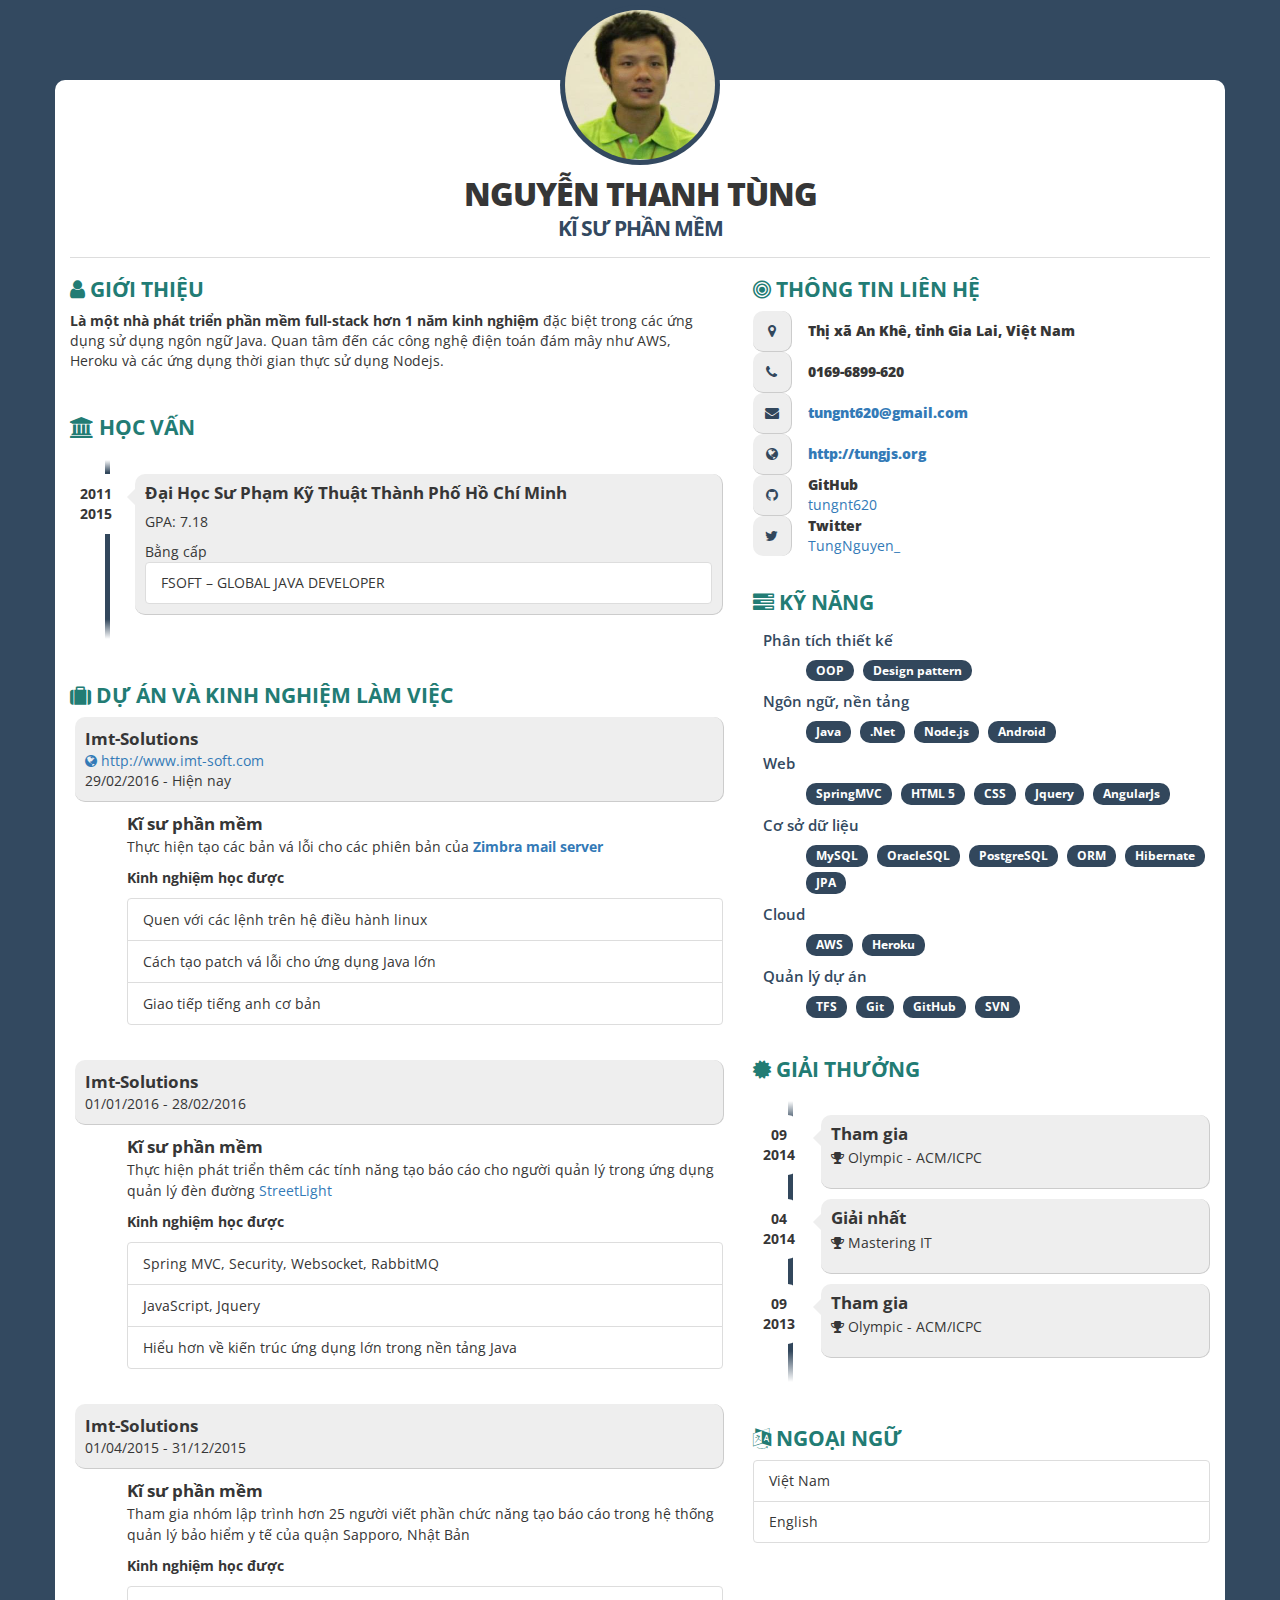
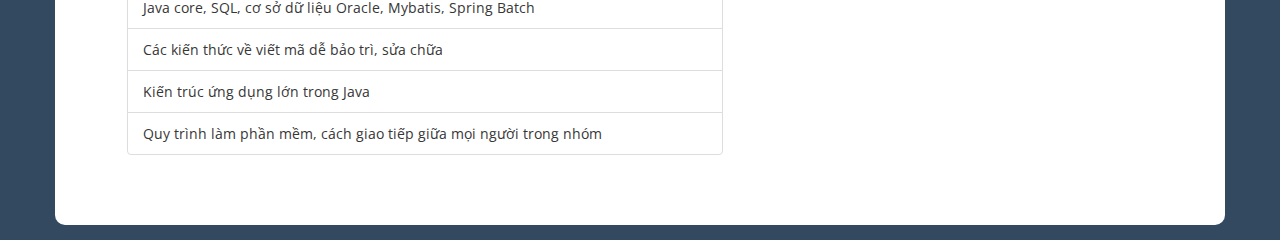
==== _CV/index.html @ 003bfe33 "Init demo for volunteer-host" ====
<!DOCTYPE html>
<html lang="en">
    
    <head>
        <meta http-equiv="Content-Type" content="text/html; charset=UTF-8">
        <meta charset="utf-8">
        <meta http-equiv="X-UA-Compatible" content="IE=edge,chrome=1">
        <meta name="viewport" content="width=device-width, initial-scale=1">
        <title>Sơ yếu lý lịch của Nguyễn Thanh Tùng</title>
        <link href="http://maxcdn.bootstrapcdn.com/bootstrap/3.2.0/css/bootstrap.min.css"
        rel="stylesheet">
        <link href="http://maxcdn.bootstrapcdn.com/font-awesome/4.1.0/css/font-awesome.min.css"
        rel="stylesheet">
        <link rel="icon" type="image/x-icon" href="http://s2.postimg.org/hypb9ndx1/favicon.png"
        />
        <style type="text/css">
            @import url(http://fonts.googleapis.com/css?family=Open+Sans:400,600,700,800);
        @charset "utf-8";
        @-webkit-viewport   { width: device-width; }
        @-moz-viewport      { width: device-width; }
        @-ms-viewport       { width: device-width; }
        @-o-viewport        { width: device-width; }
        @viewport           { width: device-width; }
        
        body{
          font-family: 'Open Sans', Arial, Tahoma;
          font-weight: 400;
          color: #363636;
          background: #334960;
        }
        
        div {
          border-radius: 10px;
        }
        blockquote {
          font-size: 1em;
        }
        
        .container{
          margin-top: 80px;
          margin-bottom: 15px;
          background: #fff;
        }
        
        #photo-header{
          margin-top: -75px;
        }
        #photo{
          width: 160px;
          height: 160px;
          border-radius: 50%;
          overflow: hidden;
          padding: 5px;
          background: #334960;
          display: inline-block;
        }
        #photo img{
          width: 150px;
          height: 150px;
          border-radius: 50%;
        }
        #text-header h1{
          margin: 0;
          padding: 0;
          font-size: 1.5em;
          font-weight: 700;
          text-transform: uppercase;
          letter-spacing: -1px;
        }
        #text-header h1::first-line{
          font-size: 1.5em;
          font-weight: 800;
          line-height: 1.5em;
        }
        #text-header h1 span{
          color: #334960;
          opacity: 1;
        }
        #text-header h1 sup{
          opacity: 0.5;
        }
        #text-header:after{
          width: 100%;
          height: 3px;
          border-bottom: 1px solid #ddd;
          margin-top: 15px;
          content: '';
          display: block;
        }
        
        .box{
          padding-bottom: 10px;
          margin-bottom: 25px;
        }
        .box h2{
          color: #227c74;
          font-size: 1.5em;
          font-weight: 700;
          text-transform: uppercase;
        }
        
        #awards,
        #education{
          margin-top: 20px;
          position: relative;
          padding: 1em 0;
          list-style: none;
        }
        #awards:before,
        #education:before {
          width: 5px;
          height: 100%;
          position: absolute;
          left: 35px;
          top: 0;
          content: ' ';
          display: block;
          background: #32475c;
          background: -moz-linear-gradient(top,  #ffffff 0%, #32475c 7%, #32475c 89%, #ffffff 100%);
          background: -webkit-gradient(linear, left top, left bottom, color-stop(0%,#ffffff), color-stop(7%,#32475c), color-stop(89%,#32475c), color-stop(100%,#ffffff));
          background: -webkit-linear-gradient(top,  #ffffff 0%,#32475c 7%,#32475c 89%,#ffffff 100%);
          background: -o-linear-gradient(top,  #ffffff 0%,#32475c 7%,#32475c 89%,#ffffff 100%);
          background: -ms-linear-gradient(top,  #ffffff 0%,#32475c 7%,#32475c 89%,#ffffff 100%);
          background: linear-gradient(to bottom,  #ffffff 0%,#32475c 7%,#32475c 89%,#ffffff 100%);
          filter: progid:DXImageTransform.Microsoft.gradient( startColorstr='#ffffff', endColorstr='#ffffff',GradientType=0 );
        }
        #awards li,
        #education li{
          width: 100%;
          z-index: 2;
          position: relative;
          float: left;
        }
        #awards .year,
        #education .year{
          width: 10%;
          background: #fff;
          padding: 10px;
          font-weight: 700;
          display: inline-block;
        }
        #awards .description,
        #education .description{
          width: 85%;
          display: inline-block;
          background: #eee;
          margin-bottom: 10px;
          position: relative;
          padding: 10px;
          border-bottom: 1px solid #ccc;
          border-right: 1px solid #ccc;
        }
        #awards .description:after,
        #education .description:after {
          content: '';
          position: absolute;
          top: 15px;
          right: 0;
          left: -16px;
          height: 0;
          width: 0;
          border: solid transparent;
          border-right-color: #eee;
          border-width: 8px;
          pointer-events: none;
        }
        #awards .description h3,
        #education .description h3{
          font-size: 1.2em;
          margin: 0;
          padding: 0;
          font-weight: 700;
        }
        #awards .description p,
        #education .description p{
          margin-top: 5px;
          padding: 0;
        }
        
        .job{
          margin-bottom: 15px;
        }
        .job .details {
          margin-left: 3%;
          width: 95%;
          padding: 10px;
          margin-bottom: 10px;
          background: #eee;
          border-bottom: 1px solid #ccc;
          border-right: 1px solid #ccc;
        }
        .job .where{
          font-size: 1.2em;
          font-weight: bold;
        }
        .job .year{
          opacity: 1;
        }
        .job .profession{
          font-size: 1.2em;
          font-weight: bold;
        }
        .job .description{
          line-height: 1.5em;
        }
        .job .highlights{
          padding: 10px 0;
          font-weight: bold;
        }
        .publication .name{
          font-size: 1em;
          font-weight: bold;
        }
        .publication .year{
            opacity: 0.7;
        }
        .publication p{
          margin: 0;
          padding-top: 10px;
        }
        
        .contact-item{
          width: 100%;
          float: left;
        }
        .contact-item .icon{
          padding: 10px;
          border-right: 1px solid #ccc;
          border-bottom: 1px solid #ccc;
          color: #32475c;
          background: #eee;
        }
        .contact-item:last-child .icon{
          border-bottom: none;
        }
        .contact-item .title{
          width: 80%;
          width: calc(100% - 55px);
          font-weight: 800;
          opacity: 1;
        }
        .contact-item .title.only{
          margin-top: 10px;
        }
        .contact-item .description{
          width: 80%;
          width: calc(100% - 55px);
          color: #334960;
        }
        
        .item-interests,
        .item-skills{
          height: 30px;
          color: #334960;
          padding: 5px 10px;
          margin-bottom: 5px;
          white-space: nowrap;
          overflow: hidden;
          text-overflow: ellipsis;
          font-size: 1.1em;
          font-weight: 600;
        }
        .interest,
        .skill{
          color: #fff;
          display: inline-block;
          margin-right: 5px;
          margin-bottom: 5px;
          padding: 5px 10px;
          background: #32475c;
          position: relative;
          font-size: .85em;
        }
        .skill-level {
          background-color: #227c74;
          border-radius: 4px;
          color: #fff;
          padding: 1px 8px;
          font-size: .75em;
          position: absolute;
          margin: 1px 10px;
        }
        
        #language-skills .skill{
          margin: 10px 0;
          padding-bottom: 10px;
          border-bottom: 1px solid #eee;
        }
        
        @media (min-width: 500px) {
          #education .description{
            width: 85%;
          }
        }
        @media (min-width: 768px) {
          #education .description{
            width: 85%;
          }
        }
        @media (min-width: 992px) {
          #education .description{
            width: 87%;
          }
        }
        @media (min-width: 1200px) {
          #education .description{
            width: 90%;
          }
        }
        </style>
        <style type="text/css" media="print">
            body {
          font-size: .95em;
          -webkit-print-color-adjust: exact;
        }
        
        a[href]:after {
          content: none !important;
        }
        
        #photo{
          display: none;
        }
        
        .box {
          margin-bottom: -10px;
        }
        .col-sm-5{
          width: 40%;
          padding: 0 15px;
        }
        
        .col-sm-7{
          width: 60%;
          padding: 0 15px;
        }
        
        .skills .col-sm-offset-1,
        .interests .col-sm-offset-1{
          margin-top: -10px;
          margin-bottom: 5px;
        }
        
        #awards:before,
        #education:before {
          background: none;
        }
        
        #awards .description,
        #education .description,
        .job .details {
          border: 1px solid #eee;
        }
        .publication,
        .publication .panel-heading,
        .publication .name{
          margin: 0;
          padding: 0 5px;
          border: none;
        }
        .publication .panel-body {
          padding: 0 10px;
          margin: 0;
        }
        
        .badge {
          margin: 0;
        }
        
        .list-group-item{
          border: none;
          margin: 0;
          padding: 5px 15px;
        }
        .list-group-item:after{
          content: '';
          position: absolute;
          top: 8px;
          right: 0;
          left: -1px;
          height: 0;
          width: 0;
          border: solid transparent;
          border-right-color: #999;
          border-width: 4px;
          pointer-events: none;
         }
        </style>
    </head>
    
    <body>
        <div class="container">
            <div class="row">
                <div class="col-xs-12">
                    <div id="photo-header" class="text-center">
                        <!-- PHOTO (AVATAR) -->
                        <div id="photo">
                            <img src="tung.png" alt="avatar">
                        </div>
                        <div id="text-header">
                             <h1>Nguyễn Thanh Tùng<br><span>Kĩ sư phần mềm</span></h1>

                        </div>
                    </div>
                </div>
            </div>
            <div class="row">
                <div class="col-xs-12 col-sm-7">
                    <!-- ABOUT ME -->
                    <div class="box">
                         <h2><i class="fa fa-user ico"></i> Giới thiệu</h2>

                        <p><strong>Là một nhà phát triển phần mềm full-stack hơn 1 năm kinh nghiệm</strong> đặc
                            biệt trong các ứng dụng sử dụng ngôn ngữ Java. Quan tâm đến các công nghệ
                            điện toán đám mây như AWS, Heroku và các ứng dụng thời gian thực sử dụng
                            Nodejs.</p>
                    </div>
                    <!-- EDUCATION -->
                    <div class="box">
                         <h2><i class="fa fa-university ico"></i> Học vấn</h2>

                        <ul id="education" class="clearfix">
                            <li>
                                <div class="year pull-left">2011 2015</div>
                                <div class="description pull-right">
                                     <h3>Đại Học Sư Phạm Kỹ Thuật Thành Phố Hồ Chí Minh</h3>

                                    <p></p>
                                    <p>GPA: 7.18</p>
                                    <div>Bằng cấp</div>
                                    <ul class="list-group">
                                        <li class="list-group-item">FSOFT – GLOBAL JAVA DEVELOPER</li>
                                    </ul>
                                </div>
                            </li>
                        </ul>
                    </div>
                    <!-- WORK EXPERIENCE -->
                    <p></p>
                    <div class="box">
                         <h2><i class= "fa fa-suitcase ico"></i> Dự án và kinh nghiệm làm việc</h2>

                        <p></p>
                        <div class="job clearfix">
                            <div class="row">
                                <div class="details">
                                    <div class="where">Imt-Solutions</div>
                                    <div class="address"> <a href="http:&#x2F;&#x2F;www.imt-soft.com" target="_blank"><i class="fa fa-globe ico"></i> http:&#x2F;&#x2F;www.imt-soft.com</a>

                                    </div>
                                    <div class="year">29/02/2016 - Hiện nay</div>
                                </div>
                            </div>
                            <div class="row">
                                <div class="col-xs-offset-1 col-xs-11">
                                    <div class="profession">Kĩ sư phần mềm</div>
                                    <div class="description">Thực hiện tạo các bản vá lỗi cho các phiên bản của <a href="https://www.zimbra.com/"><strong>Zimbra mail server</strong></a>

                                        <div
                                        class="highlights">Kinh nghiệm học được</div>
                                    <ul class="list-group">
                                        <li class="list-group-item">Quen với các lệnh trên hệ điều hành linux</li>
                                        <li class="list-group-item">Cách tạo patch vá lỗi cho ứng dụng Java lớn</li>
                                        <li class="list-group-item">Giao tiếp tiếng anh cơ bản</li>
                                    </ul>
                                </div>
                            </div>
                        </div>
                    </div>
                    <div class="job clearfix">
                        <div class="row">
                            <div class="details">
                                <div class="where">Imt-Solutions</div>
                                <div class="year">01/01/2016 - 28/02/2016</div>
                            </div>
                        </div>
                        <div class="row">
                            <div class="col-xs-offset-1 col-xs-11">
                                <div class="profession">Kĩ sư phần mềm</div>
                                <div class="description">Thực hiện phát triển thêm các tính năng tạo báo cáo cho người quản lý
                                    trong ứng dụng quản lý đèn đường <a href="http://www.gridcomm-plc.com">StreetLight</a>

                                    <div
                                    class="highlights">Kinh nghiệm học được</div>
                                <ul class="list-group">
                                    <li class="list-group-item">Spring MVC, Security, Websocket, RabbitMQ</li>
                                    <li class="list-group-item">JavaScript, Jquery</li>
                                    <li class="list-group-item">Hiểu hơn về kiến trúc ứng dụng lớn trong nền tảng Java</li>
                                </ul>
                            </div>
                        </div>
                    </div>
                </div>
                <div class="job clearfix">
                    <div class="row">
                        <div class="details">
                            <div class="where">Imt-Solutions</div>
                            <div class="year">01/04/2015 - 31/12/2015</div>
                        </div>
                    </div>
                    <div class="row">
                        <div class="col-xs-offset-1 col-xs-11">
                            <div class="profession">Kĩ sư phần mềm</div>
                            <div class="description">Tham gia nhóm lập trình hơn 25 người viết phần chức năng tạo báo cáo trong
                                hệ thống quản lý bảo hiểm y tế của quận Sapporo, Nhật Bản
                                <div class="highlights">Kinh nghiệm học được</div>
                                <ul class="list-group">
                                    <li class="list-group-item">Java core, SQL, cơ sở dữ liệu Oracle, Mybatis, Spring Batch</li>
                                    <li class="list-group-item">Các kiến thức về viết mã dễ bảo trì, sửa chữa</li>
                                    <li class="list-group-item">Kiến trúc ứng dụng lớn trong Java</li>
                                    <li class="list-group-item">Quy trình làm phần mềm, cách giao tiếp giữa mọi người trong nhóm</li>
                                </ul>
                            </div>
                        </div>
                    </div>
                </div>
            </div>
            
        </div>
        <div class="col-xs-12 col-sm-5">
            <!-- CONTACT -->
            <div class="box clearfix">
                 <h2><i class="fa fa-bullseye ico"></i> Thông tin liên hệ</h2>

                <div class="contact-item">
                    <div class="icon pull-left text-center"><span class="fa fa-map-marker fa-fw"></span>
                    </div>
                    <div class="title only pull-right">Thị xã An Khê, tỉnh Gia Lai, Việt Nam</div>
                    <div class="description pull-right"></div>
                </div>
                <div class="contact-item">
                    <div class="icon pull-left text-center"><span class="fa fa-phone fa-fw"></span>
                    </div>
                    <div class="title only pull-right">0169-6899-620</div>
                </div>
                <div class="contact-item">
                    <div class="icon pull-left text-center"><span class="fa fa-envelope fa-fw"></span>
                    </div>
                    <div class="title only pull-right"><a href="mailto:tungnt620@gmail.com" target="_blank">tungnt620@gmail.com</a>
                    </div>
                </div>
                <div class="contact-item">
                    <div class="icon pull-left text-center"><span class="fa fa-globe fa-fw"></span>
                    </div>
                    <div class="title only pull-right"><a href="http:&#x2F;&#x2F;tungjs.org" target="_blank">http:&#x2F;&#x2F;tungjs.org</a>
                    </div>
                </div>
                <div class="contact-item">
                    <div class="icon pull-left text-center"><span class="fa fa-github fa-fw"></span>
                    </div>
                    <div class="title pull-right">GitHub</div>
                    <div class="description pull-right"><a href="https:&#x2F;&#x2F;github.com&#x2F;tungnt620" target="_blank">tungnt620</a>
                    </div>
                </div>
                <div class="contact-item">
                    <div class="icon pull-left text-center"><span class="fa fa-twitter fa-fw"></span>
                    </div>
                    <div class="title pull-right">Twitter</div>
                    <div class="description pull-right"><a href="https:&#x2F;&#x2F;twitter.com&#x2F;TungNguyen_" target="_blank">TungNguyen_</a>
                    </div>
                </div>
            </div>
            <!-- SKILLS -->
            <div class="box">
                 <h2><i class="fa fa-tasks ico"></i> Kỹ năng</h2>

                <div class="skills clearfix">
                    <div class="item-skills">Phân tích thiết kế</div>
                    <div class="col-sm-offset-1 col-sm-12 clearfix"> <span class="skill badge">OOP</span>
 <span class="skill badge">Design pattern</span>

                    </div>
                </div>
                <div class="skills clearfix">
                    <div class="item-skills">Ngôn ngữ, nền tảng</div>
                    <div class="col-sm-offset-1 col-sm-12 clearfix"> <span class="skill badge">Java</span>
 <span class="skill badge">.Net</span>

                        <span
                        class="skill badge">Node.js</span> <span class="skill badge">Android</span>

                    </div>
                </div>
                <div class="skills clearfix">
                    <div class="item-skills">Web</div>
                    <div class="col-sm-offset-1 col-sm-12 clearfix"> <span class="skill badge">SpringMVC</span>
 <span class="skill badge">HTML 5</span>

                        <span
                        class="skill badge">CSS</span> <span class="skill badge">Jquery</span>
 <span class="skill badge">AngularJs</span>

                    </div>
                </div>
                <div class="skills clearfix">
                    <div class="item-skills">Cơ sở dữ liệu</div>
                    <div class="col-sm-offset-1 col-sm-12 clearfix"> <span class="skill badge">MySQL</span>
 <span class="skill badge">OracleSQL</span>

                        <span
                        class="skill badge">PostgreSQL</span> <span class="skill badge">ORM</span>
 <span class="skill badge">Hibernate</span>

                            <span
                            class="skill badge">JPA</span>
                    </div>
                </div>
                <div class="skills clearfix">
                    <div class="item-skills">Cloud</div>
                    <div class="col-sm-offset-1 col-sm-12 clearfix"> <span class="skill badge">AWS</span>
 <span class="skill badge">Heroku</span>

                    </div>
                </div>
                <div class="skills clearfix">
                    <div class="item-skills">Quản lý dự án</div>
                    <div class="col-sm-offset-1 col-sm-12 clearfix"> <span class="skill badge">TFS</span>
 <span class="skill badge">Git</span>

                        <span
                        class="skill badge">GitHub</span> <span class="skill badge">SVN</span>

                    </div>
                </div>
            </div>
			
			<!-- AWARDS -->
            <div class="box">
                 <h2><i class="fa fa-certificate ico"></i> Giải thưởng</h2>

                <ul id="awards" class="clearfix">
                    <li>
                        <div class="year pull-left"> &nbsp;&nbsp;09 2014</div>
                        <div class="description pull-right">
                             <h3>Tham gia</h3>

                            <p><i class="fa fa-trophy ico"></i> Olympic - ACM&#x2F;ICPC</p>
                            <p></p>
                        </div>
                    </li>
                    <li>
                        <div class="year pull-left"> &nbsp;&nbsp;04 2014</div>
                        <div class="description pull-right">
                             <h3>Giải nhất</h3>

                            <p><i class="fa fa-trophy ico"></i> Mastering IT</p>
                            <p></p>
                        </div>
                    </li>
                    <li>
                        <div class="year pull-left"> &nbsp;&nbsp;09 2013</div>
                        <div class="description pull-right">
                             <h3>Tham gia</h3>

                            <p><i class="fa fa-trophy ico"></i> Olympic - ACM&#x2F;ICPC</p>
                            <p></p>
                        </div>
                    </li>
                </ul>
            </div>
			
            <!-- LANGUAGES -->
            <div class="box">
                 <h2><i class="fa fa-language ico"></i> Ngoại ngữ</h2>

                <ul class="list-group">
                    <li class=" list-group-item">Việt Nam<span class="skill badge pull-right"></span>
                    </li>
                    <li class=" list-group-item">English<span class="skill badge pull-right"></span>
                    </li>
                </ul>
            </div>
        </div>
        </div>
        </div>
        <!-- JQUERY -->
        <script src="http://code.jquery.com/jquery-2.1.1.min.js"></script>
        <!-- BOOTSTRAP -->
        <script src="http://maxcdn.bootstrapcdn.com/bootstrap/3.2.0/js/bootstrap.min.js"></script>
    </body>

</html>
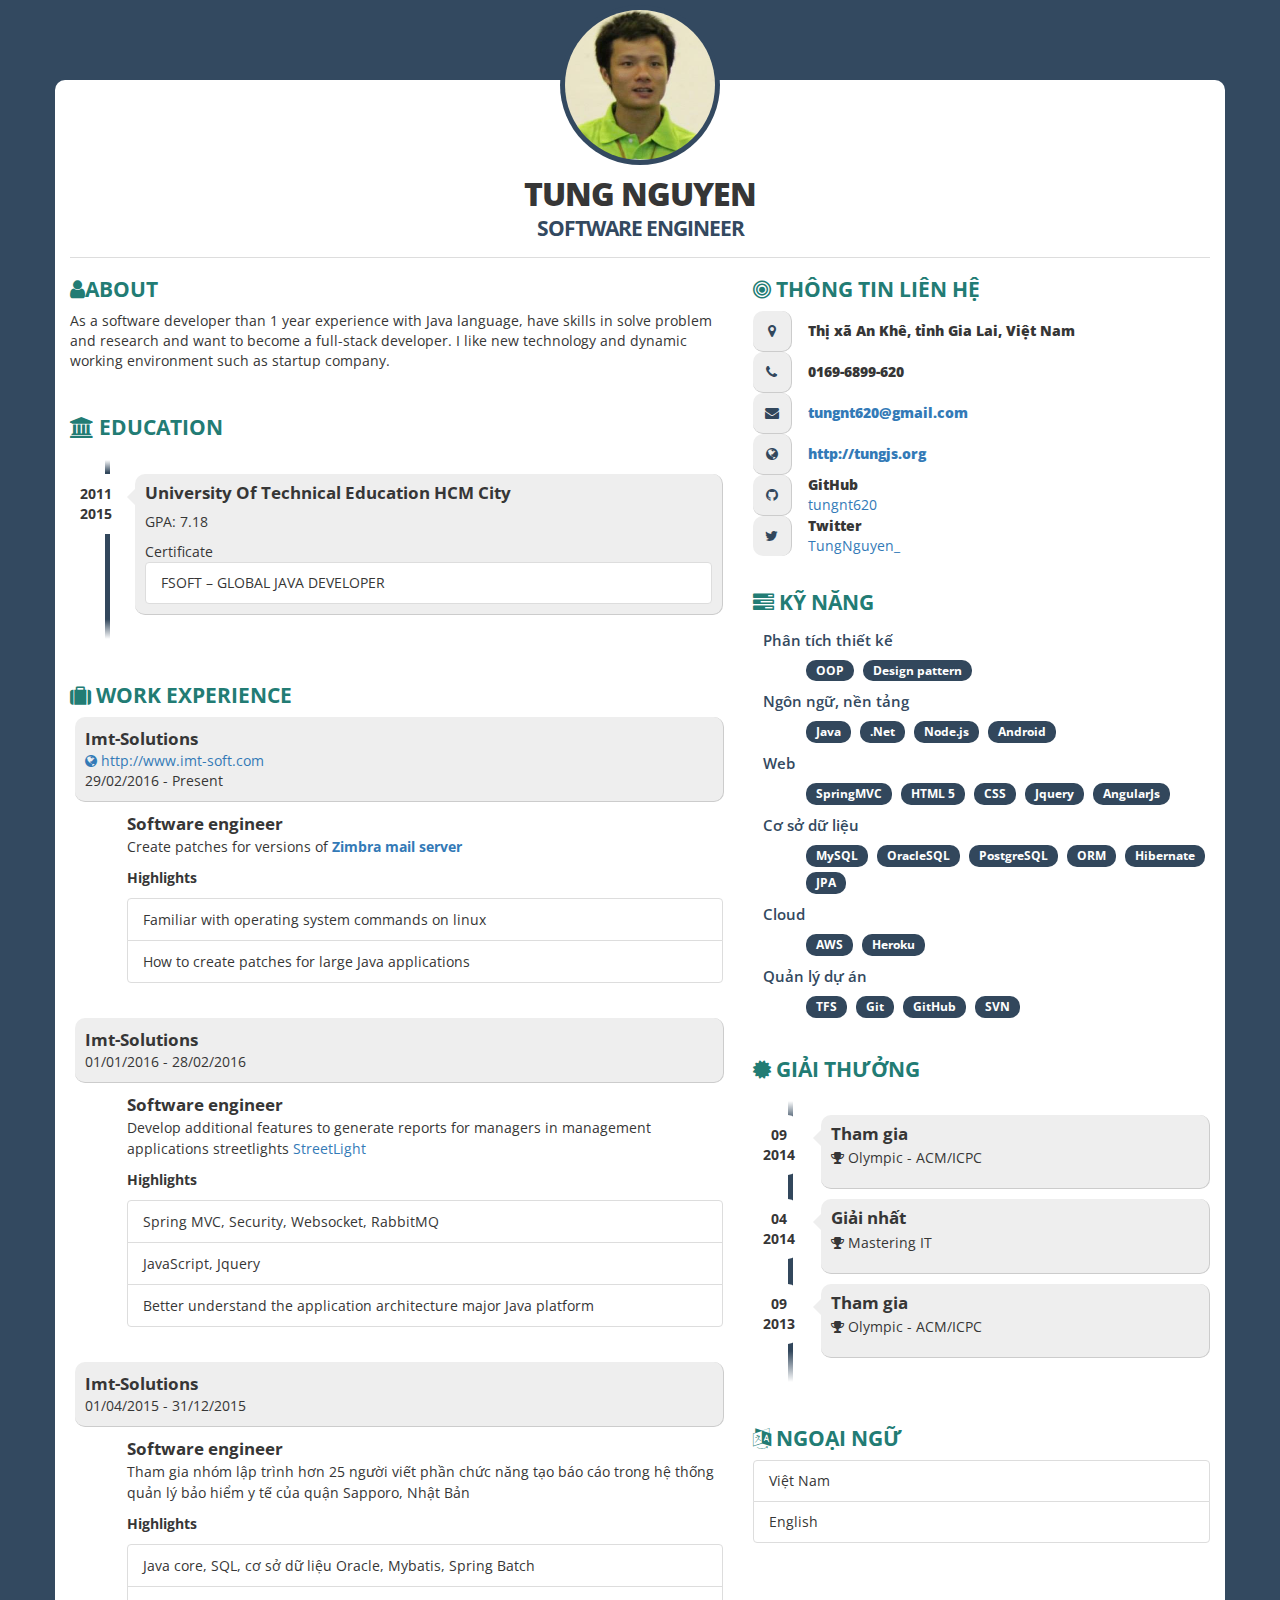
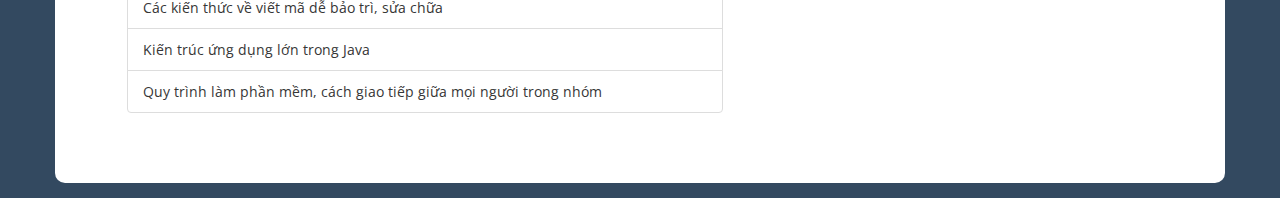
==== commit 2eb077b4: "Translate CV vietnam to english" ====
--- a/_CV/index.html
+++ b/_CV/index.html
@@ -398,8 +398,7 @@
                             <img src="tung.png" alt="avatar">
                         </div>
                         <div id="text-header">
-                             <h1>Nguyễn Thanh Tùng<br><span>Kĩ sư phần mềm</span></h1>
-
+                             <h1>Tung Nguyen<br><span>Software engineer</span></h1>
                         </div>
                     </div>
                 </div>
@@ -408,26 +407,25 @@
                 <div class="col-xs-12 col-sm-7">
                     <!-- ABOUT ME -->
                     <div class="box">
-                         <h2><i class="fa fa-user ico"></i> Giới thiệu</h2>
-
-                        <p><strong>Là một nhà phát triển phần mềm full-stack hơn 1 năm kinh nghiệm</strong> đặc
-                            biệt trong các ứng dụng sử dụng ngôn ngữ Java. Quan tâm đến các công nghệ
-                            điện toán đám mây như AWS, Heroku và các ứng dụng thời gian thực sử dụng
-                            Nodejs.</p>
+                         <h2><i class="fa fa-user ico"></i>About</h2>
+
+                        <p>As a software developer than 1 year experience with Java language, 
+                            have skills in solve problem and research and want to become a full-stack developer. 
+                            I like new technology and dynamic working environment such as startup company.</p>
                     </div>
                     <!-- EDUCATION -->
                     <div class="box">
-                         <h2><i class="fa fa-university ico"></i> Học vấn</h2>
+                         <h2><i class="fa fa-university ico"></i> Education</h2>
 
                         <ul id="education" class="clearfix">
                             <li>
                                 <div class="year pull-left">2011 2015</div>
                                 <div class="description pull-right">
-                                     <h3>Đại Học Sư Phạm Kỹ Thuật Thành Phố Hồ Chí Minh</h3>
+                                     <h3>University Of Technical Education HCM City</h3>
 
                                     <p></p>
                                     <p>GPA: 7.18</p>
-                                    <div>Bằng cấp</div>
+                                    <div>Certificate</div>
                                     <ul class="list-group">
                                         <li class="list-group-item">FSOFT – GLOBAL JAVA DEVELOPER</li>
                                     </ul>
@@ -438,7 +436,7 @@
                     <!-- WORK EXPERIENCE -->
                     <p></p>
                     <div class="box">
-                         <h2><i class= "fa fa-suitcase ico"></i> Dự án và kinh nghiệm làm việc</h2>
+                         <h2><i class= "fa fa-suitcase ico"></i> Work experience</h2>
 
                         <p></p>
                         <div class="job clearfix">
@@ -448,20 +446,19 @@
                                     <div class="address"> <a href="http:&#x2F;&#x2F;www.imt-soft.com" target="_blank"><i class="fa fa-globe ico"></i> http:&#x2F;&#x2F;www.imt-soft.com</a>
 
                                     </div>
-                                    <div class="year">29/02/2016 - Hiện nay</div>
+                                    <div class="year">29/02/2016 - Present</div>
                                 </div>
                             </div>
                             <div class="row">
                                 <div class="col-xs-offset-1 col-xs-11">
-                                    <div class="profession">Kĩ sư phần mềm</div>
-                                    <div class="description">Thực hiện tạo các bản vá lỗi cho các phiên bản của <a href="https://www.zimbra.com/"><strong>Zimbra mail server</strong></a>
+                                    <div class="profession">Software engineer</div>
+                                    <div class="description">Create patches for versions of <a href="https://www.zimbra.com/"> <strong> Zimbra mail server</strong></a>
 
                                         <div
-                                        class="highlights">Kinh nghiệm học được</div>
+                                        class="highlights">Highlights</div>
                                     <ul class="list-group">
-                                        <li class="list-group-item">Quen với các lệnh trên hệ điều hành linux</li>
-                                        <li class="list-group-item">Cách tạo patch vá lỗi cho ứng dụng Java lớn</li>
-                                        <li class="list-group-item">Giao tiếp tiếng anh cơ bản</li>
+                                        <li class="list-group-item">Familiar with operating system commands on linux</li>
+                                        <li class="list-group-item">How to create patches for large Java applications</li>
                                     </ul>
                                 </div>
                             </div>
@@ -476,16 +473,14 @@
                         </div>
                         <div class="row">
                             <div class="col-xs-offset-1 col-xs-11">
-                                <div class="profession">Kĩ sư phần mềm</div>
-                                <div class="description">Thực hiện phát triển thêm các tính năng tạo báo cáo cho người quản lý
-                                    trong ứng dụng quản lý đèn đường <a href="http://www.gridcomm-plc.com">StreetLight</a>
-
+                                <div class="profession">Software engineer</div>
+                                <div class="description">Develop additional features to generate reports for managers in management applications streetlights <a href="http://www.gridcomm-plc.com"> StreetLight</a>
                                     <div
-                                    class="highlights">Kinh nghiệm học được</div>
+                                    class="highlights">Highlights</div>
                                 <ul class="list-group">
                                     <li class="list-group-item">Spring MVC, Security, Websocket, RabbitMQ</li>
                                     <li class="list-group-item">JavaScript, Jquery</li>
-                                    <li class="list-group-item">Hiểu hơn về kiến trúc ứng dụng lớn trong nền tảng Java</li>
+                                    <li class="list-group-item">Better understand the application architecture major Java platform</li>
                                 </ul>
                             </div>
                         </div>
@@ -500,10 +495,10 @@
                     </div>
                     <div class="row">
                         <div class="col-xs-offset-1 col-xs-11">
-                            <div class="profession">Kĩ sư phần mềm</div>
+                            <div class="profession">Software engineer</div>
                             <div class="description">Tham gia nhóm lập trình hơn 25 người viết phần chức năng tạo báo cáo trong
                                 hệ thống quản lý bảo hiểm y tế của quận Sapporo, Nhật Bản
-                                <div class="highlights">Kinh nghiệm học được</div>
+                                <div class="highlights">Highlights</div>
                                 <ul class="list-group">
                                     <li class="list-group-item">Java core, SQL, cơ sở dữ liệu Oracle, Mybatis, Spring Batch</li>
                                     <li class="list-group-item">Các kiến thức về viết mã dễ bảo trì, sửa chữa</li>
